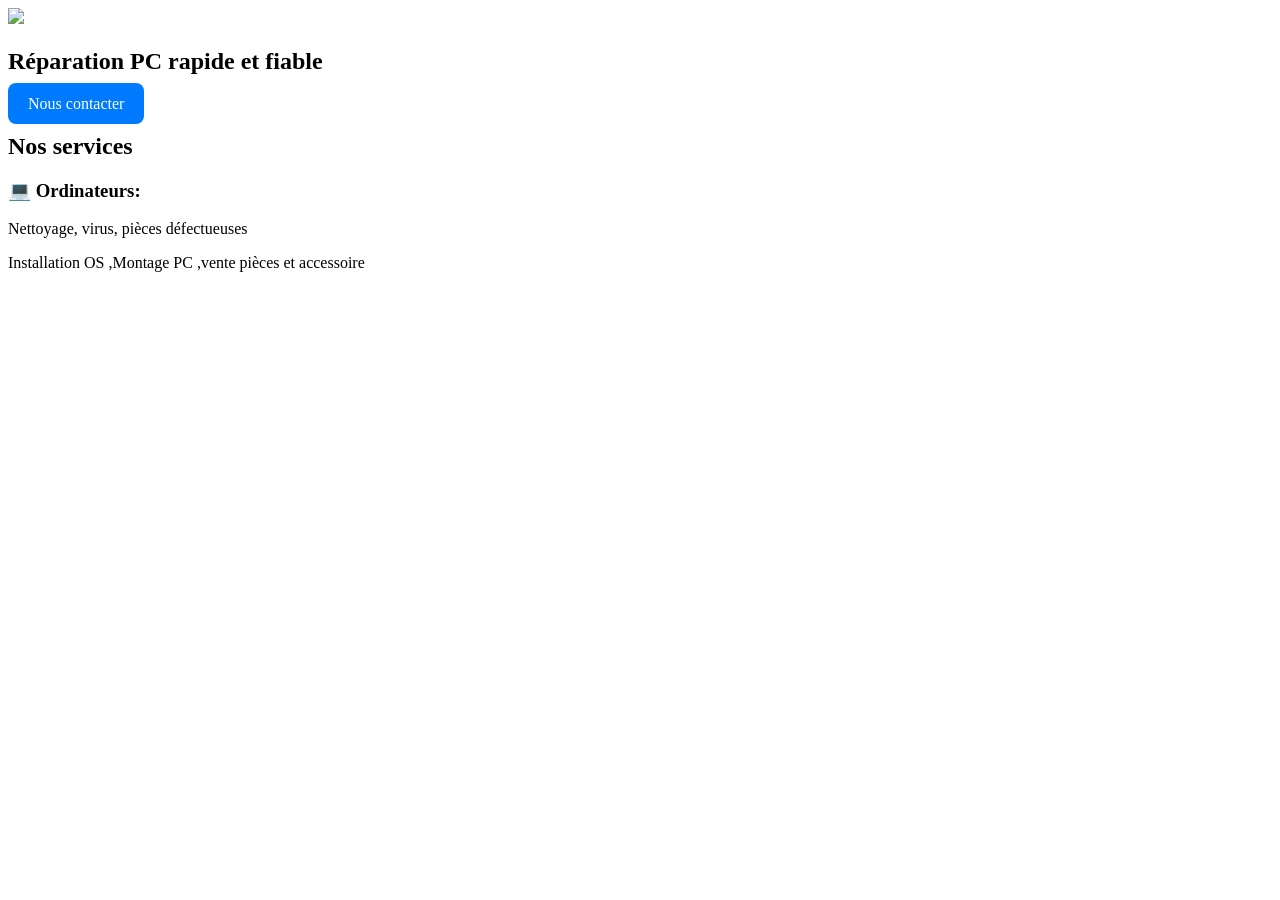
==== index.html @ c1751289 "Add files via upload" ====
<!DOCTYPE html>
<html lang="fr">
<head>
    <meta charset="UTF-8">
    <title>Z'Repair</title>
    <link rel="stylesheet" href="style.css">
</head>

<body>
   

    <header>
    
        
       
    <img src="image/zrepair.png.png"
        class="logo">
        
        
    </header>

    </body>

    <section class="hero">
        <h2>Réparation PC rapide et fiable</h2>
       
       <a href="contact.html" class="btn">Nous contacter</a>
    </section>

    <section class="services">
        <h2>Nos services</h2>

       <div class="card">
            <h3>💻 Ordinateurs:</h3>
            <p>Nettoyage, virus, pièces défectueuses</p>
            <p>Installation OS ,Montage PC ,vente pièces et accessoire</p>
        </div>

       
    </section>

    <footer>
        <p></p>
    </footer>

</body>
</html>
---- style.css ----
.btn {
    background: #007BFF;
    color: white;
    padding: 12px 20px;
    text-decoration: none;
    border-radius: 8px;
}


.logo {
    width: 120px;
    margin-right: 10px
}
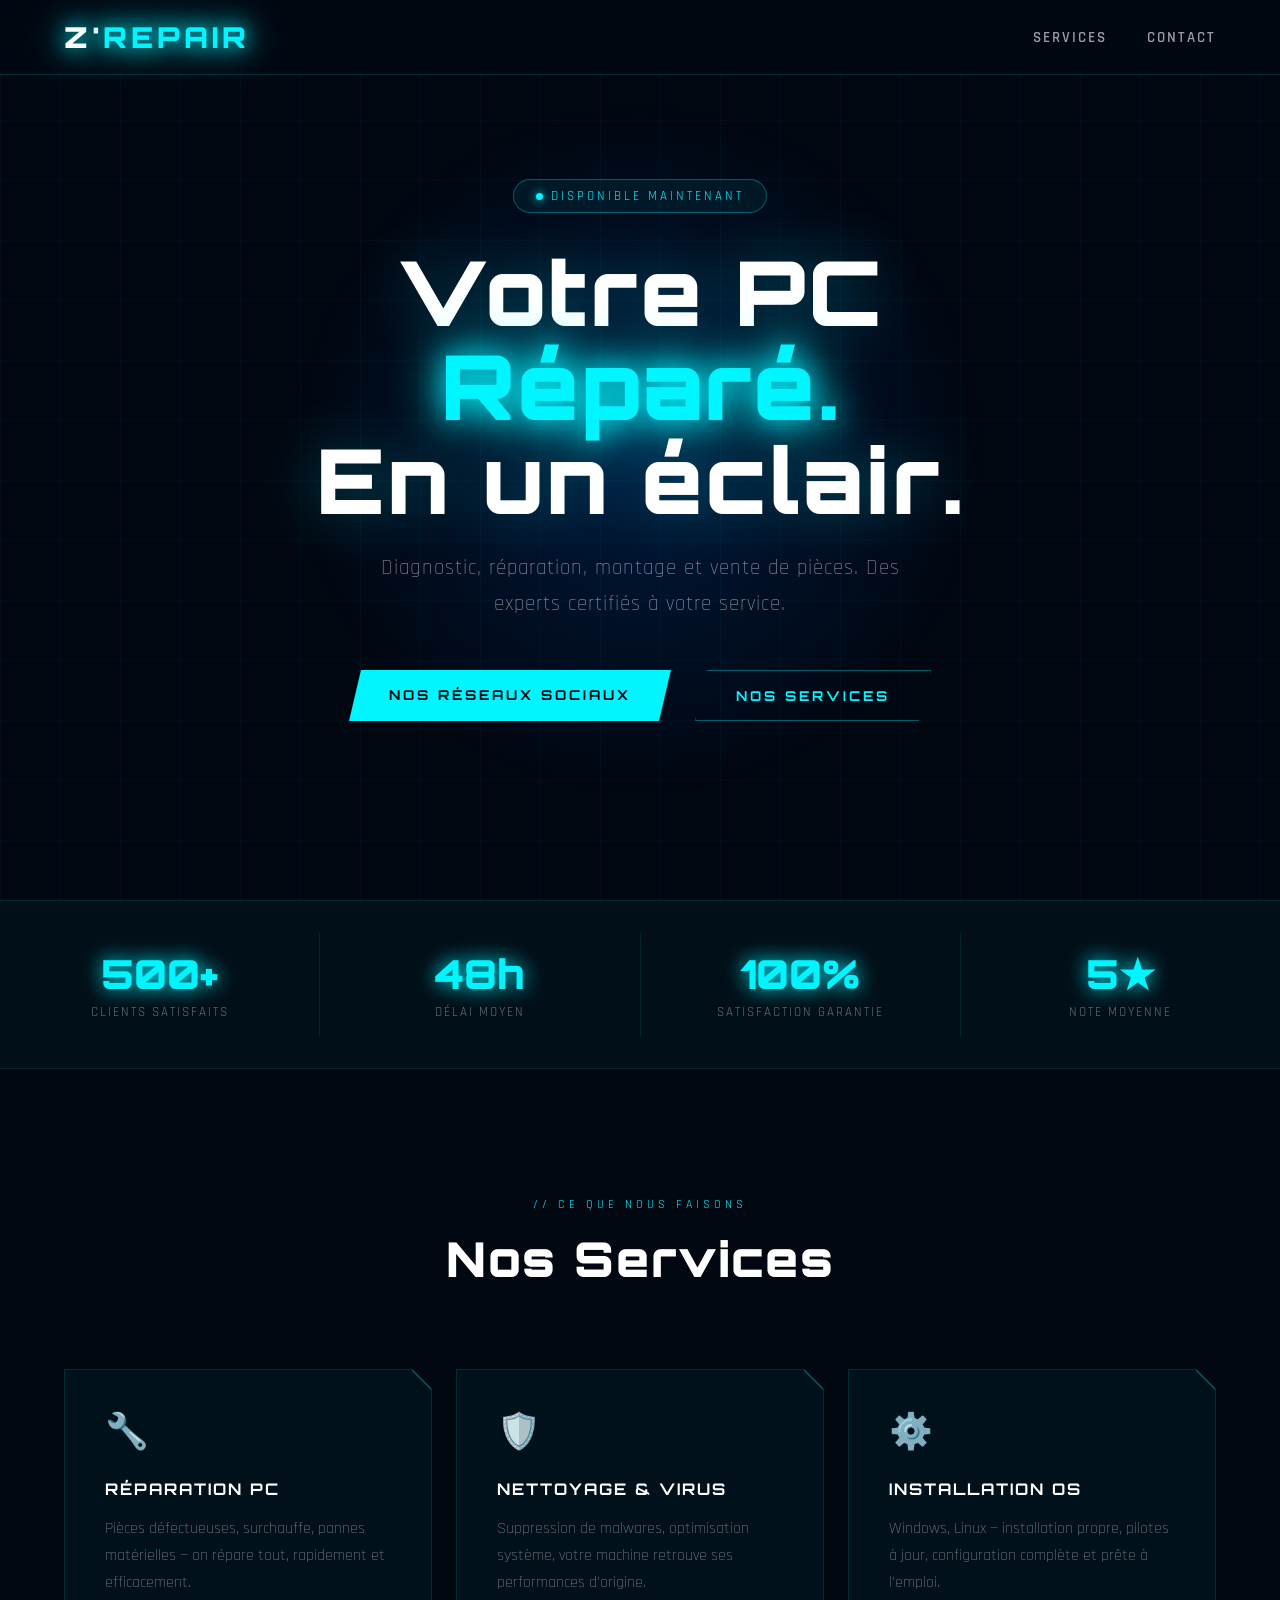
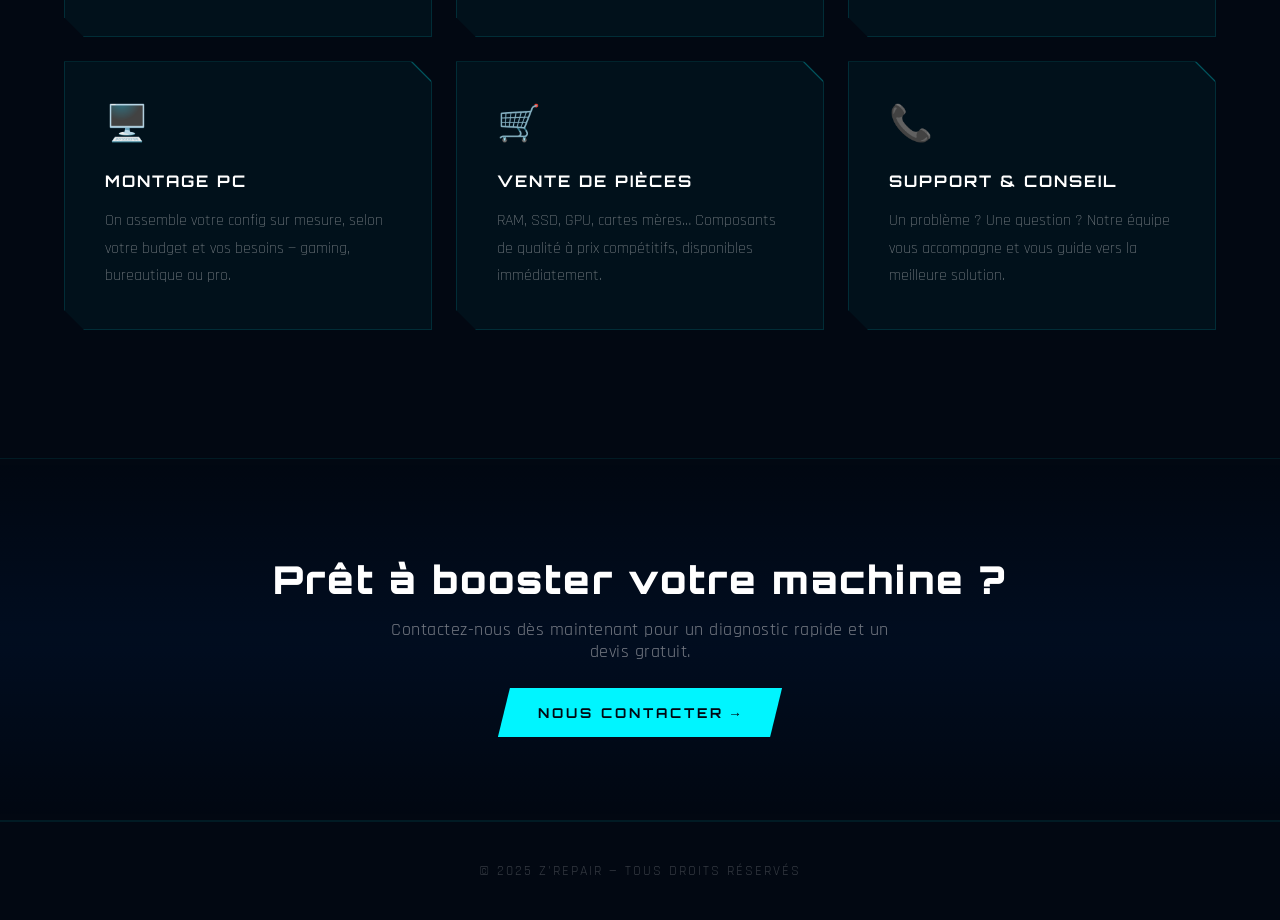
==== commit da0b4a6d: "Add files via upload" ====
--- a/index.html
+++ b/index.html
@@ -2,45 +2,550 @@
 <html lang="fr">
 <head>
     <meta charset="UTF-8">
-    <title>Z'Repair</title>
-    <link rel="stylesheet" href="style.css">
+    <meta name="viewport" content="width=device-width, initial-scale=1.0">
+    <title>Z'Repair — Experts PC & Tech</title>
+    <link href="https://fonts.googleapis.com/css2?family=Orbitron:wght@400;700;900&family=Rajdhani:wght@300;400;600&display=swap" rel="stylesheet">
+    <style>
+        :root {
+            --cyan: #00f5ff;
+            --blue: #0066ff;
+            --dark: #020812;
+            --card-bg: rgba(0, 245, 255, 0.04);
+            --glow: 0 0 30px rgba(0, 245, 255, 0.35);
+        }
+
+        * { margin: 0; padding: 0; box-sizing: border-box; }
+
+        html { scroll-behavior: smooth; }
+
+        body {
+            background: var(--dark);
+            color: #e0f4ff;
+            font-family: 'Rajdhani', sans-serif;
+            overflow-x: hidden;
+        }
+
+        /* ── GRID BACKGROUND ── */
+        body::before {
+            content: '';
+            position: fixed;
+            inset: 0;
+            background-image:
+                linear-gradient(rgba(0, 245, 255, 0.04) 1px, transparent 1px),
+                linear-gradient(90deg, rgba(0, 245, 255, 0.04) 1px, transparent 1px);
+            background-size: 60px 60px;
+            pointer-events: none;
+            z-index: 0;
+        }
+
+        /* ── SCANLINES ── */
+        body::after {
+            content: '';
+            position: fixed;
+            inset: 0;
+            background: repeating-linear-gradient(
+                0deg,
+                transparent,
+                transparent 2px,
+                rgba(0,0,0,0.08) 2px,
+                rgba(0,0,0,0.08) 4px
+            );
+            pointer-events: none;
+            z-index: 1;
+        }
+
+        /* ── HEADER ── */
+        header {
+            position: fixed;
+            top: 0; left: 0; right: 0;
+            z-index: 100;
+            display: flex;
+            align-items: center;
+            justify-content: space-between;
+            padding: 1.2rem 4rem;
+            background: rgba(2, 8, 18, 0.85);
+            backdrop-filter: blur(14px);
+            border-bottom: 1px solid rgba(0, 245, 255, 0.15);
+        }
+
+        .logo-text {
+            font-family: 'Orbitron', monospace;
+            font-weight: 900;
+            font-size: 1.8rem;
+            letter-spacing: 4px;
+            color: #fff;
+            text-shadow: 0 0 20px var(--cyan), 0 0 40px var(--cyan);
+        }
+
+        .logo-text span { color: var(--cyan); }
+
+        nav { display: flex; gap: 2.5rem; }
+
+        nav a {
+            font-family: 'Rajdhani', sans-serif;
+            font-weight: 600;
+            font-size: 0.95rem;
+            letter-spacing: 2px;
+            text-transform: uppercase;
+            color: rgba(255,255,255,0.6);
+            text-decoration: none;
+            transition: color 0.3s;
+            position: relative;
+        }
+
+        nav a::after {
+            content: '';
+            position: absolute;
+            bottom: -4px; left: 0;
+            width: 0; height: 1px;
+            background: var(--cyan);
+            transition: width 0.3s;
+        }
+
+        nav a:hover { color: var(--cyan); }
+        nav a:hover::after { width: 100%; }
+
+        /* ── HERO ── */
+        .hero {
+            position: relative;
+            z-index: 2;
+            min-height: 100vh;
+            display: flex;
+            flex-direction: column;
+            align-items: center;
+            justify-content: center;
+            text-align: center;
+            padding: 0 2rem;
+            overflow: hidden;
+        }
+
+        .hero-glow {
+            position: absolute;
+            width: 700px; height: 700px;
+            border-radius: 50%;
+            background: radial-gradient(circle, rgba(0, 102, 255, 0.18) 0%, transparent 70%);
+            top: 50%; left: 50%;
+            transform: translate(-50%, -50%);
+            animation: pulse 4s ease-in-out infinite;
+        }
+
+        @keyframes pulse {
+            0%, 100% { opacity: 0.6; transform: translate(-50%,-50%) scale(1); }
+            50% { opacity: 1; transform: translate(-50%,-50%) scale(1.1); }
+        }
+
+        .hero-badge {
+            display: inline-flex;
+            align-items: center;
+            gap: 0.5rem;
+            border: 1px solid rgba(0, 245, 255, 0.3);
+            background: rgba(0, 245, 255, 0.06);
+            border-radius: 50px;
+            padding: 0.5rem 1.4rem;
+            font-size: 0.8rem;
+            letter-spacing: 3px;
+            text-transform: uppercase;
+            color: var(--cyan);
+            margin-bottom: 2rem;
+            animation: fadeDown 0.8s ease forwards;
+        }
+
+        .badge-dot {
+            width: 7px; height: 7px;
+            border-radius: 50%;
+            background: var(--cyan);
+            box-shadow: 0 0 8px var(--cyan);
+            animation: blink 1.5s ease-in-out infinite;
+        }
+
+        @keyframes blink { 0%,100%{opacity:1} 50%{opacity:0.2} }
+
+        .hero h1 {
+            font-family: 'Orbitron', monospace;
+            font-weight: 900;
+            font-size: clamp(2.8rem, 7vw, 6rem);
+            line-height: 1.05;
+            letter-spacing: 2px;
+            color: #fff;
+            text-shadow: 0 0 60px rgba(0,245,255,0.3);
+            animation: fadeUp 0.9s 0.2s ease both;
+            margin-bottom: 1.5rem;
+        }
+
+        .hero h1 .accent {
+            color: var(--cyan);
+            text-shadow: 0 0 30px var(--cyan), 0 0 60px var(--cyan);
+        }
+
+        .hero p {
+            font-size: 1.3rem;
+            font-weight: 300;
+            letter-spacing: 1px;
+            color: rgba(255,255,255,0.55);
+            max-width: 560px;
+            line-height: 1.7;
+            animation: fadeUp 0.9s 0.4s ease both;
+            margin-bottom: 3rem;
+        }
+
+        .hero-btns {
+            display: flex;
+            gap: 1.5rem;
+            flex-wrap: wrap;
+            justify-content: center;
+            animation: fadeUp 0.9s 0.6s ease both;
+        }
+
+        .btn-primary {
+            position: relative;
+            padding: 1rem 2.5rem;
+            font-family: 'Orbitron', monospace;
+            font-size: 0.85rem;
+            font-weight: 700;
+            letter-spacing: 3px;
+            text-transform: uppercase;
+            text-decoration: none;
+            color: var(--dark);
+            background: var(--cyan);
+            border: none;
+            cursor: pointer;
+            clip-path: polygon(12px 0%, 100% 0%, calc(100% - 12px) 100%, 0% 100%);
+            transition: transform 0.2s, box-shadow 0.2s;
+            box-shadow: 0 0 25px rgba(0,245,255,0.5);
+        }
+
+        .btn-primary:hover {
+            transform: translateY(-3px);
+            box-shadow: 0 0 50px rgba(0,245,255,0.7);
+        }
+
+        .btn-secondary {
+            padding: 1rem 2.5rem;
+            font-family: 'Orbitron', monospace;
+            font-size: 0.85rem;
+            font-weight: 700;
+            letter-spacing: 3px;
+            text-transform: uppercase;
+            text-decoration: none;
+            color: var(--cyan);
+            background: transparent;
+            border: 1px solid rgba(0,245,255,0.35);
+            cursor: pointer;
+            clip-path: polygon(12px 0%, 100% 0%, calc(100% - 12px) 100%, 0% 100%);
+            transition: all 0.2s;
+        }
+
+        .btn-secondary:hover {
+            background: rgba(0,245,255,0.08);
+            border-color: var(--cyan);
+            transform: translateY(-3px);
+        }
+
+        /* ── STATS BAR ── */
+        .stats {
+            position: relative; z-index: 2;
+            display: flex;
+            justify-content: center;
+            gap: 0;
+            border-top: 1px solid rgba(0,245,255,0.1);
+            border-bottom: 1px solid rgba(0,245,255,0.1);
+            background: rgba(0,245,255,0.03);
+            padding: 2rem 0;
+            flex-wrap: wrap;
+        }
+
+        .stat-item {
+            flex: 1;
+            min-width: 160px;
+            text-align: center;
+            padding: 1rem 2rem;
+            border-right: 1px solid rgba(0,245,255,0.1);
+        }
+
+        .stat-item:last-child { border-right: none; }
+
+        .stat-number {
+            font-family: 'Orbitron', monospace;
+            font-size: 2.5rem;
+            font-weight: 900;
+            color: var(--cyan);
+            text-shadow: 0 0 20px var(--cyan);
+            display: block;
+        }
+
+        .stat-label {
+            font-size: 0.8rem;
+            letter-spacing: 2px;
+            text-transform: uppercase;
+            color: rgba(255,255,255,0.4);
+            margin-top: 0.3rem;
+            display: block;
+        }
+
+        /* ── SERVICES ── */
+        .services {
+            position: relative; z-index: 2;
+            padding: 8rem 4rem;
+            max-width: 1300px;
+            margin: 0 auto;
+        }
+
+        .section-header {
+            text-align: center;
+            margin-bottom: 5rem;
+        }
+
+        .section-tag {
+            font-size: 0.75rem;
+            letter-spacing: 4px;
+            text-transform: uppercase;
+            color: var(--cyan);
+            margin-bottom: 1rem;
+            display: block;
+        }
+
+        .section-header h2 {
+            font-family: 'Orbitron', monospace;
+            font-size: clamp(1.8rem, 4vw, 3rem);
+            font-weight: 900;
+            color: #fff;
+            letter-spacing: 2px;
+        }
+
+        .cards-grid {
+            display: grid;
+            grid-template-columns: repeat(auto-fit, minmax(280px, 1fr));
+            gap: 1.5rem;
+        }
+
+        .card {
+            position: relative;
+            background: var(--card-bg);
+            border: 1px solid rgba(0,245,255,0.12);
+            padding: 2.5rem;
+            overflow: hidden;
+            transition: border-color 0.3s, transform 0.3s;
+            clip-path: polygon(0 0, calc(100% - 20px) 0, 100% 20px, 100% 100%, 20px 100%, 0 calc(100% - 20px));
+        }
+
+        .card::before {
+            content: '';
+            position: absolute;
+            top: 0; right: 0;
+            width: 0; height: 0;
+            border-style: solid;
+            border-width: 0 20px 20px 0;
+            border-color: transparent rgba(0,245,255,0.3) transparent transparent;
+        }
+
+        .card:hover {
+            border-color: rgba(0,245,255,0.4);
+            transform: translateY(-6px);
+            box-shadow: 0 20px 60px rgba(0,245,255,0.08);
+        }
+
+        .card-icon {
+            font-size: 2.2rem;
+            margin-bottom: 1.5rem;
+            display: block;
+        }
+
+        .card h3 {
+            font-family: 'Orbitron', monospace;
+            font-size: 1rem;
+            font-weight: 700;
+            letter-spacing: 2px;
+            color: #fff;
+            margin-bottom: 1rem;
+            text-transform: uppercase;
+        }
+
+        .card p {
+            font-size: 1rem;
+            color: rgba(255,255,255,0.5);
+            line-height: 1.7;
+            font-weight: 300;
+        }
+
+        .card-line {
+            position: absolute;
+            bottom: 0; left: 0; right: 0;
+            height: 2px;
+            background: linear-gradient(90deg, transparent, var(--cyan), transparent);
+            transform: scaleX(0);
+            transition: transform 0.4s;
+        }
+
+        .card:hover .card-line { transform: scaleX(1); }
+
+        /* ── CTA SECTION ── */
+        .cta-section {
+            position: relative; z-index: 2;
+            text-align: center;
+            padding: 6rem 2rem;
+            background: linear-gradient(180deg, transparent, rgba(0,102,255,0.06), transparent);
+            border-top: 1px solid rgba(0,245,255,0.08);
+            border-bottom: 1px solid rgba(0,245,255,0.08);
+        }
+
+        .cta-section h2 {
+            font-family: 'Orbitron', monospace;
+            font-size: clamp(1.5rem, 3vw, 2.5rem);
+            font-weight: 900;
+            color: #fff;
+            margin-bottom: 1rem;
+            letter-spacing: 2px;
+        }
+
+        .cta-section p {
+            font-size: 1.1rem;
+            color: rgba(255,255,255,0.45);
+            max-width: 500px;
+            margin: 0 auto 2.5rem;
+            letter-spacing: 0.5px;
+        }
+
+        /* ── FOOTER ── */
+        footer {
+            position: relative; z-index: 2;
+            text-align: center;
+            padding: 2.5rem;
+            border-top: 1px solid rgba(0,245,255,0.08);
+            font-size: 0.85rem;
+            letter-spacing: 2px;
+            text-transform: uppercase;
+            color: rgba(255,255,255,0.2);
+        }
+
+        /* ── ANIMATIONS ── */
+        @keyframes fadeUp {
+            from { opacity: 0; transform: translateY(30px); }
+            to { opacity: 1; transform: translateY(0); }
+        }
+
+        @keyframes fadeDown {
+            from { opacity: 0; transform: translateY(-20px); }
+            to { opacity: 1; transform: translateY(0); }
+        }
+
+        /* ── RESPONSIVE ── */
+        @media (max-width: 768px) {
+            header { padding: 1rem 1.5rem; }
+            nav { display: none; }
+            .services { padding: 5rem 1.5rem; }
+            .stat-item { min-width: 130px; }
+        }
+    </style>
 </head>
-
 <body>
-   
-
+
+    <!-- HEADER -->
     <header>
-    
-        
-       
-    <img src="image/zrepair.png.png"
-        class="logo">
-        
-        
+        <div class="logo-text">Z'<span>REPAIR</span></div>
+        <nav>
+            <a href="#services">Services</a>
+            <a href="#contact">Contact</a>
+        </nav>
     </header>
 
-    </body>
-
+    <!-- HERO -->
     <section class="hero">
-        <h2>Réparation PC rapide et fiable</h2>
-       
-       <a href="contact.html" class="btn">Nous contacter</a>
+        <div class="hero-glow"></div>
+        <div class="hero-badge">
+            <span class="badge-dot"></span>
+            Disponible maintenant
+        </div>
+        <h1>Votre PC<br><span class="accent">Réparé.</span><br>En un éclair.</h1>
+        <p>Diagnostic, réparation, montage et vente de pièces. Des experts certifiés à votre service.</p>
+        <div class="hero-btns">
+            <a href="contact.html" class="btn-primary">Nos réseaux sociaux</a>
+            <a href="#services" class="btn-secondary">Nos services</a>
+        </div>
     </section>
 
-    <section class="services">
-        <h2>Nos services</h2>
-
-       <div class="card">
-            <h3>💻 Ordinateurs:</h3>
-            <p>Nettoyage, virus, pièces défectueuses</p>
-            <p>Installation OS ,Montage PC ,vente pièces et accessoire</p>
-        </div>
-
-       
+    <!-- STATS -->
+    <div class="stats">
+        <div class="stat-item">
+            <span class="stat-number">500+</span>
+            <span class="stat-label">Clients satisfaits</span>
+        </div>
+        <div class="stat-item">
+            <span class="stat-number">48h</span>
+            <span class="stat-label">Délai moyen</span>
+        </div>
+        <div class="stat-item">
+            <span class="stat-number">100%</span>
+            <span class="stat-label">Satisfaction garantie</span>
+        </div>
+        <div class="stat-item">
+            <span class="stat-number">5★</span>
+            <span class="stat-label">Note moyenne</span>
+        </div>
+    </div>
+
+    <!-- SERVICES -->
+    <section class="services" id="services">
+        <div class="section-header">
+            <span class="section-tag">// Ce que nous faisons</span>
+            <h2>Nos Services</h2>
+        </div>
+        <div class="cards-grid">
+
+            <div class="card">
+                <span class="card-icon">🔧</span>
+                <h3>Réparation PC</h3>
+                <p>Pièces défectueuses, surchauffe, pannes matérielles — on répare tout, rapidement et efficacement.</p>
+                <div class="card-line"></div>
+            </div>
+
+            <div class="card">
+                <span class="card-icon">🛡️</span>
+                <h3>Nettoyage & Virus</h3>
+                <p>Suppression de malwares, optimisation système, votre machine retrouve ses performances d'origine.</p>
+                <div class="card-line"></div>
+            </div>
+
+            <div class="card">
+                <span class="card-icon">⚙️</span>
+                <h3>Installation OS</h3>
+                <p>Windows, Linux — installation propre, pilotes à jour, configuration complète et prête à l'emploi.</p>
+                <div class="card-line"></div>
+            </div>
+
+            <div class="card">
+                <span class="card-icon">🖥️</span>
+                <h3>Montage PC</h3>
+                <p>On assemble votre config sur mesure, selon votre budget et vos besoins — gaming, bureautique ou pro.</p>
+                <div class="card-line"></div>
+            </div>
+
+            <div class="card">
+                <span class="card-icon">🛒</span>
+                <h3>Vente de Pièces</h3>
+                <p>RAM, SSD, GPU, cartes mères… Composants de qualité à prix compétitifs, disponibles immédiatement.</p>
+                <div class="card-line"></div>
+            </div>
+
+            <div class="card">
+                <span class="card-icon">📞</span>
+                <h3>Support & Conseil</h3>
+                <p>Un problème ? Une question ? Notre équipe vous accompagne et vous guide vers la meilleure solution.</p>
+                <div class="card-line"></div>
+            </div>
+
+        </div>
     </section>
 
+    <!-- CTA -->
+    <section class="cta-section" id="contact">
+        <h2>Prêt à booster votre machine ?</h2>
+        <p>Contactez-nous dès maintenant pour un diagnostic rapide et un devis gratuit.</p>
+        <a href="contact.html" class="btn-primary">Nous contacter →</a>
+    </section>
+
+    <!-- FOOTER -->
     <footer>
-        <p></p>
+        <p>© 2025 Z'Repair — Tous droits réservés</p>
     </footer>
 
 </body>
